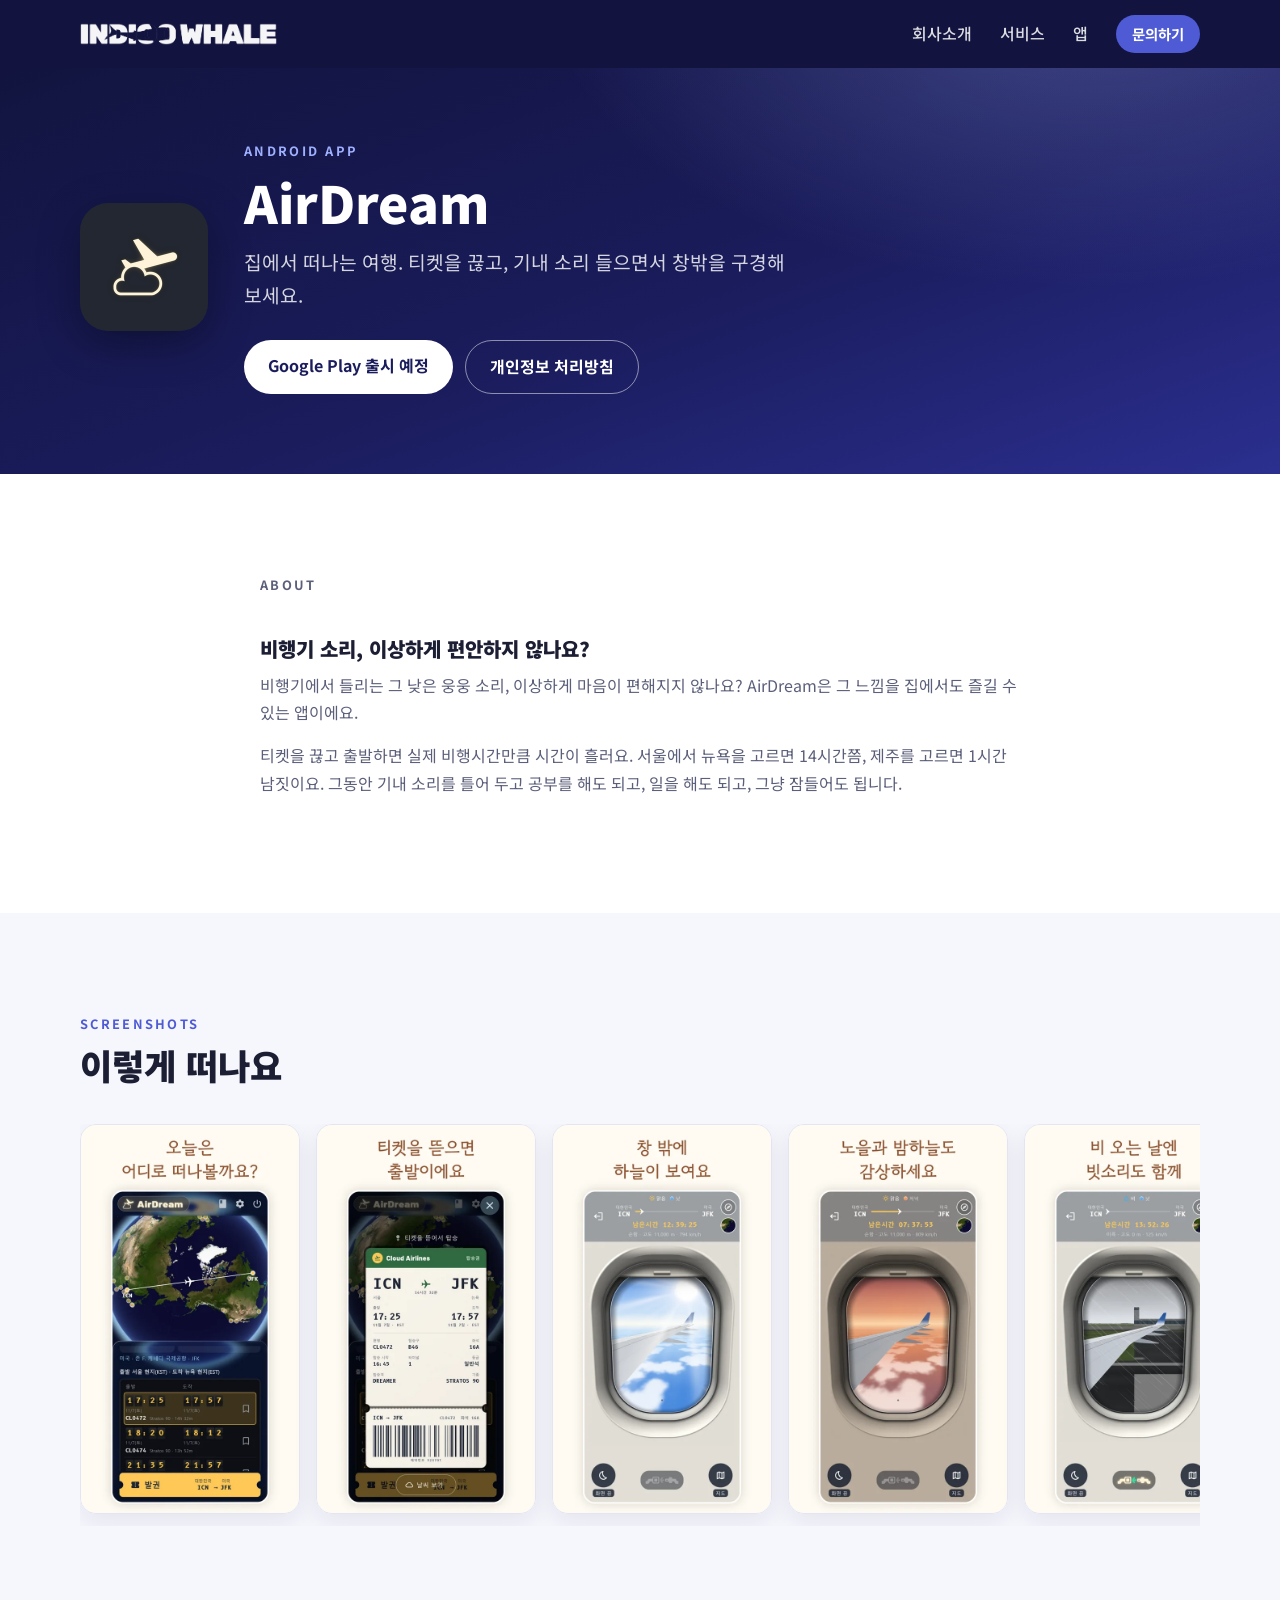
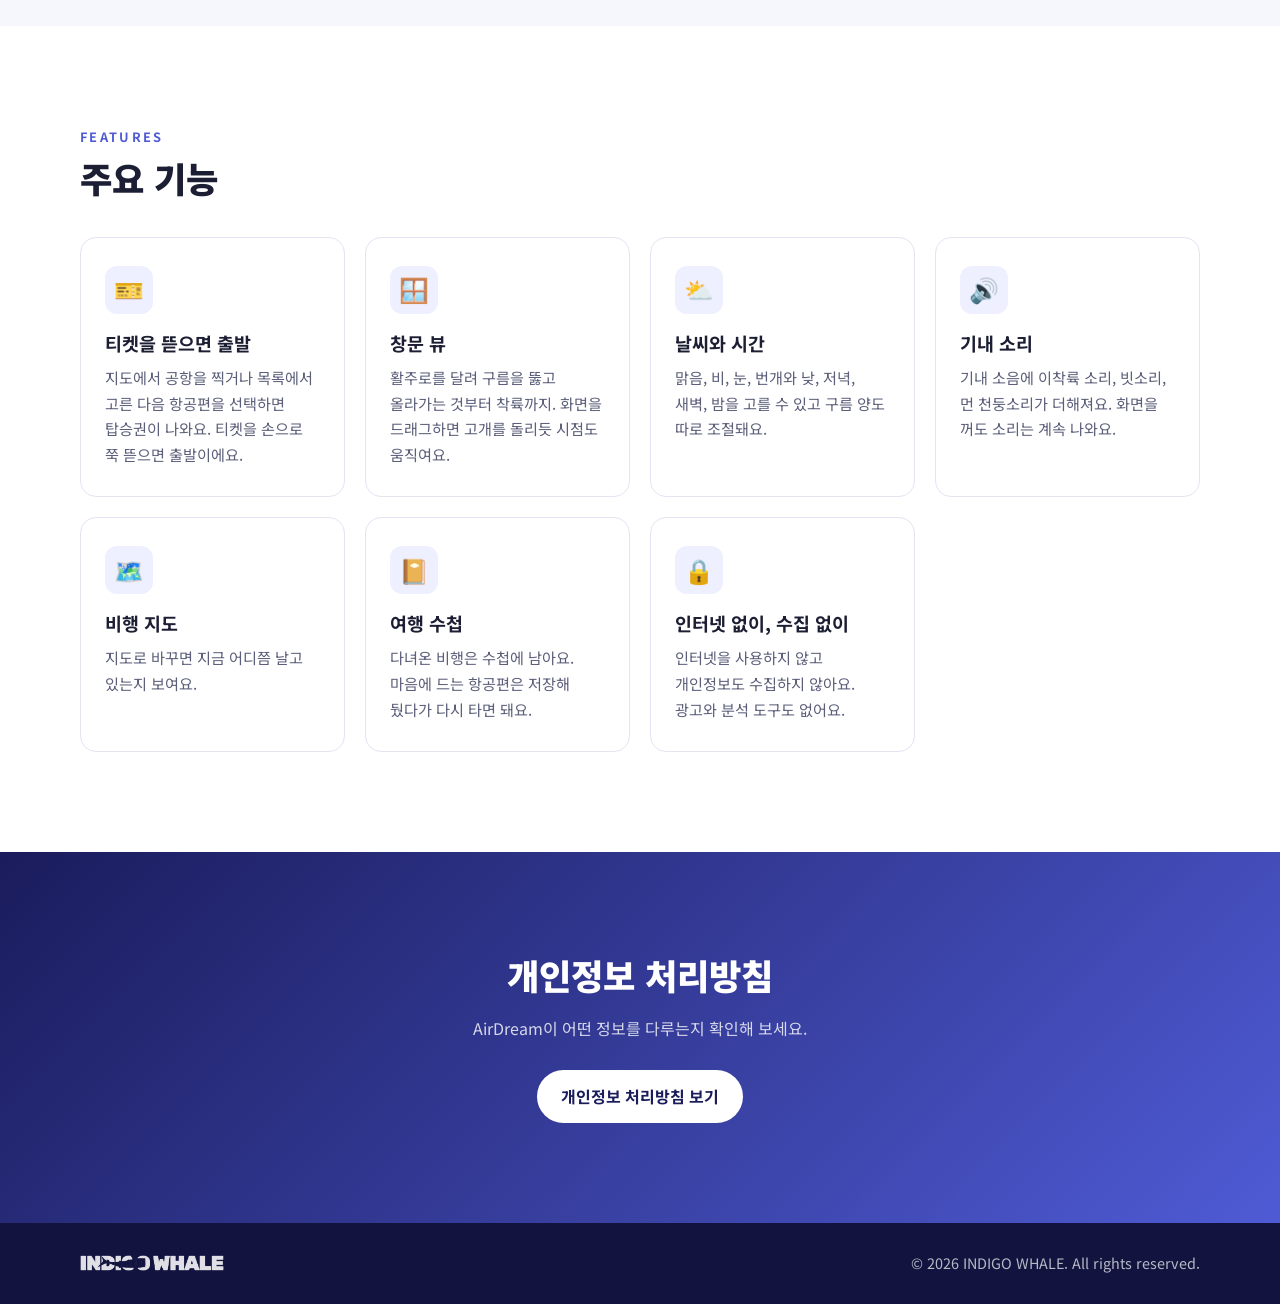
==== apps/airdream/index.html @ 3287d68d "Add AirDream app intro and privacy policy pages - /apps/airdream/: app intro with icon, description," ====
<!doctype html>
<html lang="ko">
<head>
  <meta charset="utf-8">
  <meta name="viewport" content="width=device-width, initial-scale=1">
  <title>AirDream — 집에서 떠나는 여행 | INDIGO WHALE</title>
  <meta name="description" content="집에서 떠나는 여행. 티켓을 끊고, 기내 소리 들으면서 창밖을 구경해 보세요.">
  <meta property="og:title" content="AirDream — 집에서 떠나는 여행">
  <meta property="og:description" content="티켓을 끊고, 기내 소리 들으면서 창밖을 구경해 보세요.">
  <meta property="og:type" content="website">
  <meta property="og:url" content="https://indigowhale88.github.io/apps/airdream/">
  <meta property="og:image" content="https://indigowhale88.github.io/apps/airdream/img/feature.webp">
  <meta name="theme-color" content="#1a1c5c">
  <link rel="icon" type="image/png" href="/apps/airdream/img/icon.png">
  <link rel="preconnect" href="https://fonts.googleapis.com">
  <link rel="preconnect" href="https://fonts.gstatic.com" crossorigin>
  <link href="https://fonts.googleapis.com/css2?family=Noto+Sans+KR:wght@400;500;700;900&display=swap" rel="stylesheet">
  <link rel="stylesheet" href="/assets/css/style.css">
</head>
<body>
  <header class="site-header scrolled solid" id="top">
    <div class="container nav">
      <a href="/" class="brand">
        <img src="/assets/logo/indigowhale_logo_white.png" alt="INDIGO WHALE" width="987" height="110" class="brand-logo">
      </a>
      <button class="nav-toggle" aria-label="메뉴 열기" aria-expanded="false" aria-controls="nav-menu">
        <span></span><span></span><span></span>
      </button>
      <nav id="nav-menu" class="nav-menu">
        <a href="/#about">회사소개</a>
        <a href="/#services">서비스</a>
        <a href="/#apps">앱</a>
        <a href="/#contact" class="btn btn-small">문의하기</a>
      </nav>
    </div>
  </header>

  <main>
    <section class="app-hero">
      <div class="container app-hero-inner">
        <img src="img/icon.png" alt="AirDream 앱 아이콘" width="128" height="128" class="app-icon">
        <div>
          <p class="eyebrow">Android App</p>
          <h1>AirDream</h1>
          <p class="lead">집에서 떠나는 여행. 티켓을 끊고, 기내 소리 들으면서 창밖을 구경해 보세요.</p>
          <div class="hero-actions">
            <span class="btn btn-light btn-static">Google Play 출시 예정</span>
            <a href="privacy/" class="btn btn-ghost">개인정보 처리방침</a>
          </div>
        </div>
      </div>
    </section>

    <section class="section">
      <div class="container prose">
        <p class="eyebrow">About</p>
        <h2>비행기 소리, 이상하게 편안하지 않나요?</h2>
        <p>비행기에서 들리는 그 낮은 웅웅 소리, 이상하게 마음이 편해지지 않나요? AirDream은 그 느낌을 집에서도 즐길 수 있는 앱이에요.</p>
        <p>티켓을 끊고 출발하면 실제 비행시간만큼 시간이 흘러요. 서울에서 뉴욕을 고르면 14시간쯤, 제주를 고르면 1시간 남짓이요. 그동안 기내 소리를 틀어 두고 공부를 해도 되고, 일을 해도 되고, 그냥 잠들어도 됩니다.</p>
      </div>
    </section>

    <section class="section section-alt">
      <div class="container">
        <p class="eyebrow">Screenshots</p>
        <h2>이렇게 떠나요</h2>
        <div class="shots" tabindex="0" aria-label="앱 스크린샷 (가로로 스크롤)">
          <img src="img/1_home.webp" alt="홈: 오늘은 어디로 떠나볼까요?" width="540" height="960" loading="lazy">
          <img src="img/2_ticket.webp" alt="티켓: 티켓을 뜯으면 출발이에요" width="540" height="960" loading="lazy">
          <img src="img/3_window_day.webp" alt="낮 창문 뷰: 창 밖에 하늘이 보여요" width="540" height="960" loading="lazy">
          <img src="img/4_evening.webp" alt="저녁 창문 뷰: 노을과 밤하늘도 감상하세요" width="540" height="960" loading="lazy">
          <img src="img/5_runway_rain.webp" alt="비 오는 활주로: 비 오는 날엔 빗소리도 함께" width="540" height="960" loading="lazy">
          <img src="img/6_map_day.webp" alt="낮 위성지도: 지금 어디쯤 왔을까요?" width="540" height="960" loading="lazy">
          <img src="img/7_map_night.webp" alt="밤 위성지도: 도착까지 편안한 여행" width="540" height="960" loading="lazy">
          <img src="img/8_records.webp" alt="수첩: 다녀온 여행은 수첩에 남아요" width="540" height="960" loading="lazy">
        </div>
      </div>
    </section>

    <section class="section">
      <div class="container">
        <p class="eyebrow">Features</p>
        <h2>주요 기능</h2>
        <div class="cards">
          <article class="card">
            <div class="card-icon" aria-hidden="true">🎫</div>
            <h3>티켓을 뜯으면 출발</h3>
            <p>지도에서 공항을 찍거나 목록에서 고른 다음 항공편을 선택하면 탑승권이 나와요. 티켓을 손으로 쭉 뜯으면 출발이에요.</p>
          </article>
          <article class="card">
            <div class="card-icon" aria-hidden="true">🪟</div>
            <h3>창문 뷰</h3>
            <p>활주로를 달려 구름을 뚫고 올라가는 것부터 착륙까지. 화면을 드래그하면 고개를 돌리듯 시점도 움직여요.</p>
          </article>
          <article class="card">
            <div class="card-icon" aria-hidden="true">⛅</div>
            <h3>날씨와 시간</h3>
            <p>맑음, 비, 눈, 번개와 낮, 저녁, 새벽, 밤을 고를 수 있고 구름 양도 따로 조절돼요.</p>
          </article>
          <article class="card">
            <div class="card-icon" aria-hidden="true">🔊</div>
            <h3>기내 소리</h3>
            <p>기내 소음에 이착륙 소리, 빗소리, 먼 천둥소리가 더해져요. 화면을 꺼도 소리는 계속 나와요.</p>
          </article>
          <article class="card">
            <div class="card-icon" aria-hidden="true">🗺️</div>
            <h3>비행 지도</h3>
            <p>지도로 바꾸면 지금 어디쯤 날고 있는지 보여요.</p>
          </article>
          <article class="card">
            <div class="card-icon" aria-hidden="true">📔</div>
            <h3>여행 수첩</h3>
            <p>다녀온 비행은 수첩에 남아요. 마음에 드는 항공편은 저장해 뒀다가 다시 타면 돼요.</p>
          </article>
          <article class="card">
            <div class="card-icon" aria-hidden="true">🔒</div>
            <h3>인터넷 없이, 수집 없이</h3>
            <p>인터넷을 사용하지 않고 개인정보도 수집하지 않아요. 광고와 분석 도구도 없어요.</p>
          </article>
        </div>
      </div>
    </section>

    <section class="section section-cta">
      <div class="container cta">
        <h2>개인정보 처리방침</h2>
        <p>AirDream이 어떤 정보를 다루는지 확인해 보세요.</p>
        <a href="privacy/" class="btn btn-light">개인정보 처리방침 보기</a>
      </div>
    </section>
  </main>

  <footer class="site-footer">
    <div class="container footer-inner">
      <a href="/" class="brand">
        <img src="/assets/logo/indigowhale_logo_white.png" alt="INDIGO WHALE" width="987" height="110" class="brand-logo brand-logo-small">
      </a>
      <p>&copy; <span id="year">2026</span> INDIGO WHALE. All rights reserved.</p>
    </div>
  </footer>

  <script src="/assets/js/main.js"></script>
</body>
</html>
---- assets/css/style.css ----
:root {
  --indigo-900: #12143f;
  --indigo-800: #1a1c5c;
  --indigo-700: #2b2f8f;
  --indigo-500: #4f5bd5;
  --indigo-300: #9fb0ff;
  --indigo-50: #eef0ff;
  --bg: #ffffff;
  --bg-alt: #f6f7fd;
  --text: #1c1e33;
  --muted: #5b5f7a;
  --border: #e3e5f3;
  --radius: 16px;
  --max: 1120px;
}

*, *::before, *::after { box-sizing: border-box; }
html { scroll-behavior: smooth; scroll-padding-top: 72px; }
body {
  margin: 0;
  font-family: "Noto Sans KR", system-ui, -apple-system, "Segoe UI", sans-serif;
  color: var(--text);
  background: var(--bg);
  line-height: 1.7;
  -webkit-font-smoothing: antialiased;
}
img { max-width: 100%; display: block; }
a { color: inherit; text-decoration: none; }
h1, h2, h3 { line-height: 1.3; margin: 0 0 .5em; word-break: keep-all; }
h2 { font-size: clamp(1.6rem, 3vw, 2.2rem); font-weight: 900; }
h3 { font-size: 1.15rem; }
p { margin: 0 0 1em; word-break: keep-all; }

.container { width: min(100% - 32px, var(--max)); margin-inline: auto; }

/* Buttons */
.btn {
  display: inline-block;
  padding: .8em 1.5em;
  border-radius: 999px;
  background: var(--indigo-500);
  color: #fff;
  font-weight: 700;
  transition: transform .15s, background .15s, box-shadow .15s;
}
.btn:hover { background: var(--indigo-700); transform: translateY(-1px); box-shadow: 0 6px 20px rgba(79, 91, 213, .35); }
.btn-ghost { background: transparent; border: 1.5px solid rgba(255,255,255,.5); }
.btn-ghost:hover { background: rgba(255,255,255,.1); box-shadow: none; }
.btn-light { background: #fff; color: var(--indigo-800); }
.btn-light:hover { background: var(--indigo-50); }
.btn-small { padding: .45em 1.1em; font-size: .9rem; }

/* Header */
.site-header {
  position: fixed; inset: 0 0 auto 0; z-index: 10;
  transition: background .25s, box-shadow .25s;
  color: #fff;
}
.site-header.scrolled {
  background: rgba(18, 20, 63, .9);
  backdrop-filter: blur(10px);
  box-shadow: 0 2px 16px rgba(0,0,0,.15);
}
.nav { display: flex; align-items: center; justify-content: space-between; height: 68px; }
.brand { display: flex; align-items: center; gap: 10px; font-weight: 900; letter-spacing: .08em; }
.brand-logo { height: 22px; width: auto; }
.brand-logo-small { height: 16px; opacity: .9; }
.nav-menu { display: flex; align-items: center; gap: 28px; font-weight: 500; }
.nav-menu a:not(.btn) { opacity: .85; }
.nav-menu a:not(.btn):hover { opacity: 1; }
.nav-toggle { display: none; background: none; border: 0; padding: 8px; cursor: pointer; }
.nav-toggle span { display: block; width: 22px; height: 2px; background: #fff; margin: 5px 0; transition: .2s; }

/* Hero */
.hero {
  position: relative;
  color: #fff;
  background:
    radial-gradient(1200px 600px at 80% -10%, rgba(159,176,255,.35), transparent 60%),
    linear-gradient(160deg, var(--indigo-900), var(--indigo-800) 50%, var(--indigo-700));
  padding: 160px 0 160px;
  overflow: hidden;
}
.hero-inner { position: relative; z-index: 1; max-width: 760px; margin-left: max(16px, calc((100% - var(--max)) / 2)); }
.hero h1 { font-size: clamp(2.1rem, 5.5vw, 3.6rem); font-weight: 900; }
.lead { font-size: clamp(1rem, 2vw, 1.2rem); color: rgba(255,255,255,.82); max-width: 580px; }
.hero-actions { display: flex; flex-wrap: wrap; gap: 12px; margin-top: 28px; }
.eyebrow { text-transform: uppercase; letter-spacing: .18em; font-size: .8rem; font-weight: 700; color: var(--indigo-500); margin-bottom: .6em; }
.hero .eyebrow { color: var(--indigo-300); }
.waves { position: absolute; bottom: -1px; left: 0; width: 100%; height: 90px; }

/* Sections */
.section { padding: 100px 0; }
.section-alt { background: var(--bg-alt); }
.two-col { display: grid; grid-template-columns: 1fr 1.3fr; gap: 48px; }
.two-col p { color: var(--muted); font-size: 1.05rem; }

.stats { list-style: none; padding: 0; margin: 32px 0 0; display: grid; grid-template-columns: repeat(3, 1fr); gap: 16px; }
.stats li { border-left: 3px solid var(--indigo-500); padding-left: 14px; }
.stats strong { display: block; font-size: 1.1rem; }
.stats span { color: var(--muted); font-size: .9rem; }

.cards { display: grid; grid-template-columns: repeat(4, 1fr); gap: 20px; margin-top: 36px; }
.card {
  background: #fff; border: 1px solid var(--border); border-radius: var(--radius);
  padding: 28px 24px; transition: transform .2s, box-shadow .2s;
}
.card:hover { transform: translateY(-4px); box-shadow: 0 12px 32px rgba(43, 47, 143, .1); }
.card p { color: var(--muted); font-size: .95rem; margin: 0; }
.card-icon {
  width: 48px; height: 48px; display: grid; place-items: center;
  font-size: 1.5rem; background: var(--indigo-50); border-radius: 12px; margin-bottom: 18px;
}

.apps { display: grid; grid-template-columns: repeat(2, 1fr); gap: 20px; margin-top: 36px; }
.app {
  display: flex; gap: 20px; align-items: center;
  border: 1px solid var(--border); border-radius: var(--radius); padding: 24px;
}
.app p { color: var(--muted); margin-bottom: .6em; }
.app-thumb {
  flex: none; width: 80px; height: 80px; border-radius: 20px;
  display: grid; place-items: center; font-size: 2.2rem;
  background: linear-gradient(140deg, var(--indigo-700), var(--indigo-500));
}
.tag { display: inline-block; font-size: .8rem; font-weight: 700; color: var(--indigo-700); background: var(--indigo-50); padding: .2em .8em; border-radius: 999px; }

.section-cta { background: linear-gradient(135deg, var(--indigo-800), var(--indigo-500)); color: #fff; text-align: center; }
.cta p { color: rgba(255,255,255,.8); margin-bottom: 28px; }

/* App pages */
.site-header.solid { position: sticky; top: 0; background: var(--indigo-900); }
.btn-static { cursor: default; }
.btn-static:hover { transform: none; box-shadow: none; background: #fff; }
.app-hero {
  color: #fff;
  background:
    radial-gradient(900px 500px at 85% -20%, rgba(159,176,255,.3), transparent 60%),
    linear-gradient(160deg, var(--indigo-900), var(--indigo-800) 55%, var(--indigo-700));
  padding: 72px 0 80px;
}
.app-hero-inner { display: flex; gap: 36px; align-items: center; }
.app-hero h1 { font-size: clamp(2.2rem, 5vw, 3.2rem); font-weight: 900; margin-bottom: .2em; }
.app-hero .eyebrow { color: var(--indigo-300); }
.app-icon { flex: none; width: 128px; height: 128px; border-radius: 28px; box-shadow: 0 12px 40px rgba(0,0,0,.35); }
.prose { max-width: 760px; }
.prose p, .prose li { color: var(--muted); }
.prose h2 { font-size: 1.25rem; margin-top: 2em; }
.prose ul { padding-left: 1.2em; }
.prose hr { border: 0; border-top: 1px solid var(--border); margin: 56px 0; }
.prose strong { color: var(--text); }
.policy h1 { font-size: clamp(1.7rem, 4vw, 2.2rem); font-weight: 900; }
.policy .meta { font-size: .95rem; }
.crumbs { font-size: .9rem; margin-bottom: 2em; }
.crumbs a { color: var(--indigo-500); font-weight: 500; }
.shots {
  display: flex; gap: 16px; overflow-x: auto; margin-top: 36px; padding-bottom: 12px;
  scroll-snap-type: x mandatory;
}
.shots img {
  flex: none; width: 220px; height: auto; border-radius: 16px; scroll-snap-align: start;
  border: 1px solid var(--border); box-shadow: 0 8px 24px rgba(28, 30, 51, .08);
}
.app-link { color: inherit; transition: transform .2s, box-shadow .2s; }
.app-link:hover { transform: translateY(-3px); box-shadow: 0 12px 32px rgba(43, 47, 143, .1); }
.app-thumb img { width: 100%; height: 100%; border-radius: inherit; }
.app-links { display: flex; gap: 14px; flex-wrap: wrap; font-size: .9rem; }
.app-links a { color: var(--indigo-500); font-weight: 700; }

/* Footer */
.site-footer { background: var(--indigo-900); color: rgba(255,255,255,.7); padding: 28px 0; font-size: .9rem; }
.footer-inner { display: flex; justify-content: space-between; align-items: center; flex-wrap: wrap; gap: 12px; }
.footer-inner p { margin: 0; }
.site-footer .brand { color: #fff; }

/* Reveal animation */
.reveal { opacity: 0; transform: translateY(24px); transition: opacity .7s ease, transform .7s ease; }
.reveal.visible { opacity: 1; transform: none; }
@media (prefers-reduced-motion: reduce) {
  html { scroll-behavior: auto; }
  .reveal { opacity: 1; transform: none; transition: none; }
}

/* Responsive */
@media (max-width: 960px) {
  .cards { grid-template-columns: repeat(2, 1fr); }
  .two-col { grid-template-columns: 1fr; gap: 16px; }
}
@media (max-width: 720px) {
  .nav-toggle { display: block; }
  .nav-menu {
    position: absolute; top: 68px; left: 0; right: 0;
    flex-direction: column; align-items: stretch; gap: 0;
    background: var(--indigo-900); padding: 8px 16px 20px;
    display: none;
  }
  .nav-menu.open { display: flex; }
  .nav-menu a:not(.btn) { padding: 14px 4px; border-bottom: 1px solid rgba(255,255,255,.08); }
  .nav-menu .btn { margin-top: 14px; text-align: center; }
  .site-header.menu-open { background: var(--indigo-900); }
  .hero { padding: 130px 0 130px; }
  .section { padding: 72px 0; }
  .cards, .apps { grid-template-columns: 1fr; }
  .stats { grid-template-columns: 1fr; }
  .app-hero-inner { flex-direction: column; align-items: flex-start; gap: 24px; }
  .app-icon { width: 96px; height: 96px; border-radius: 22px; }
  .shots img { width: 180px; }
}
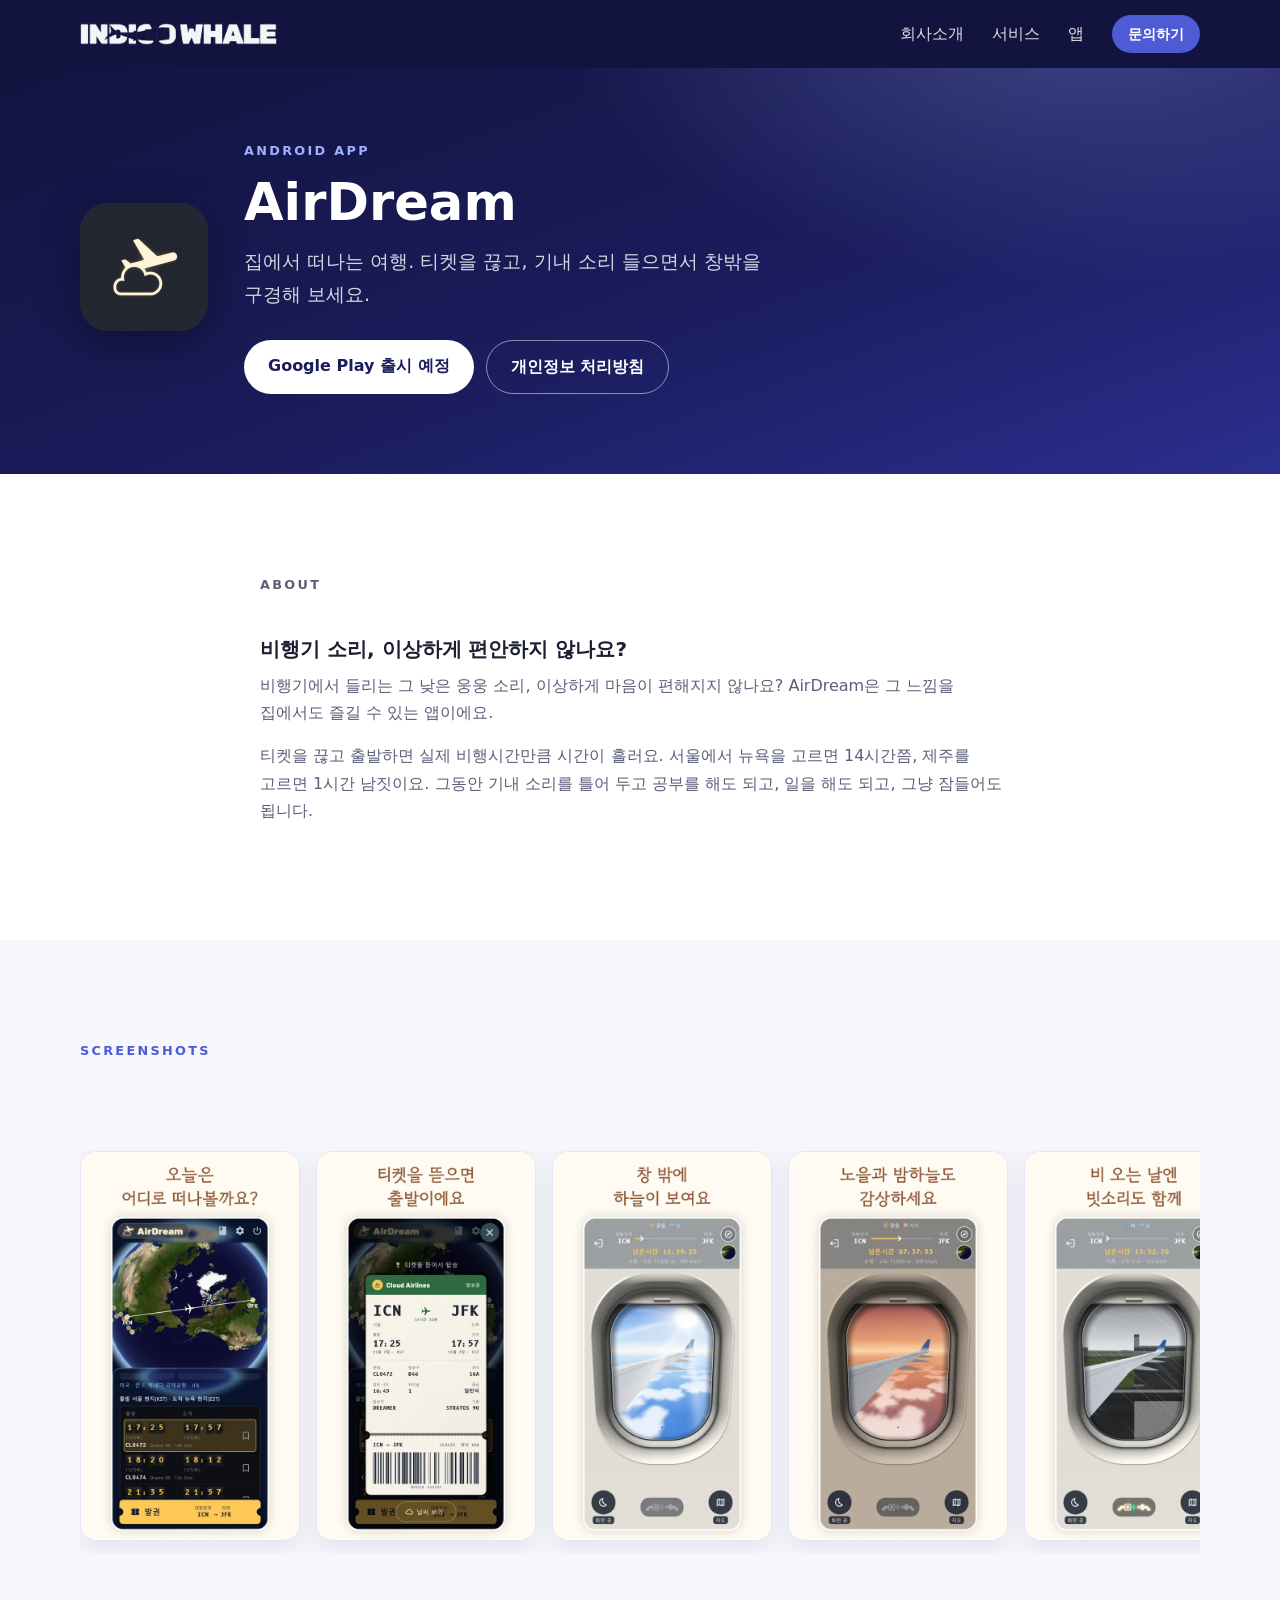
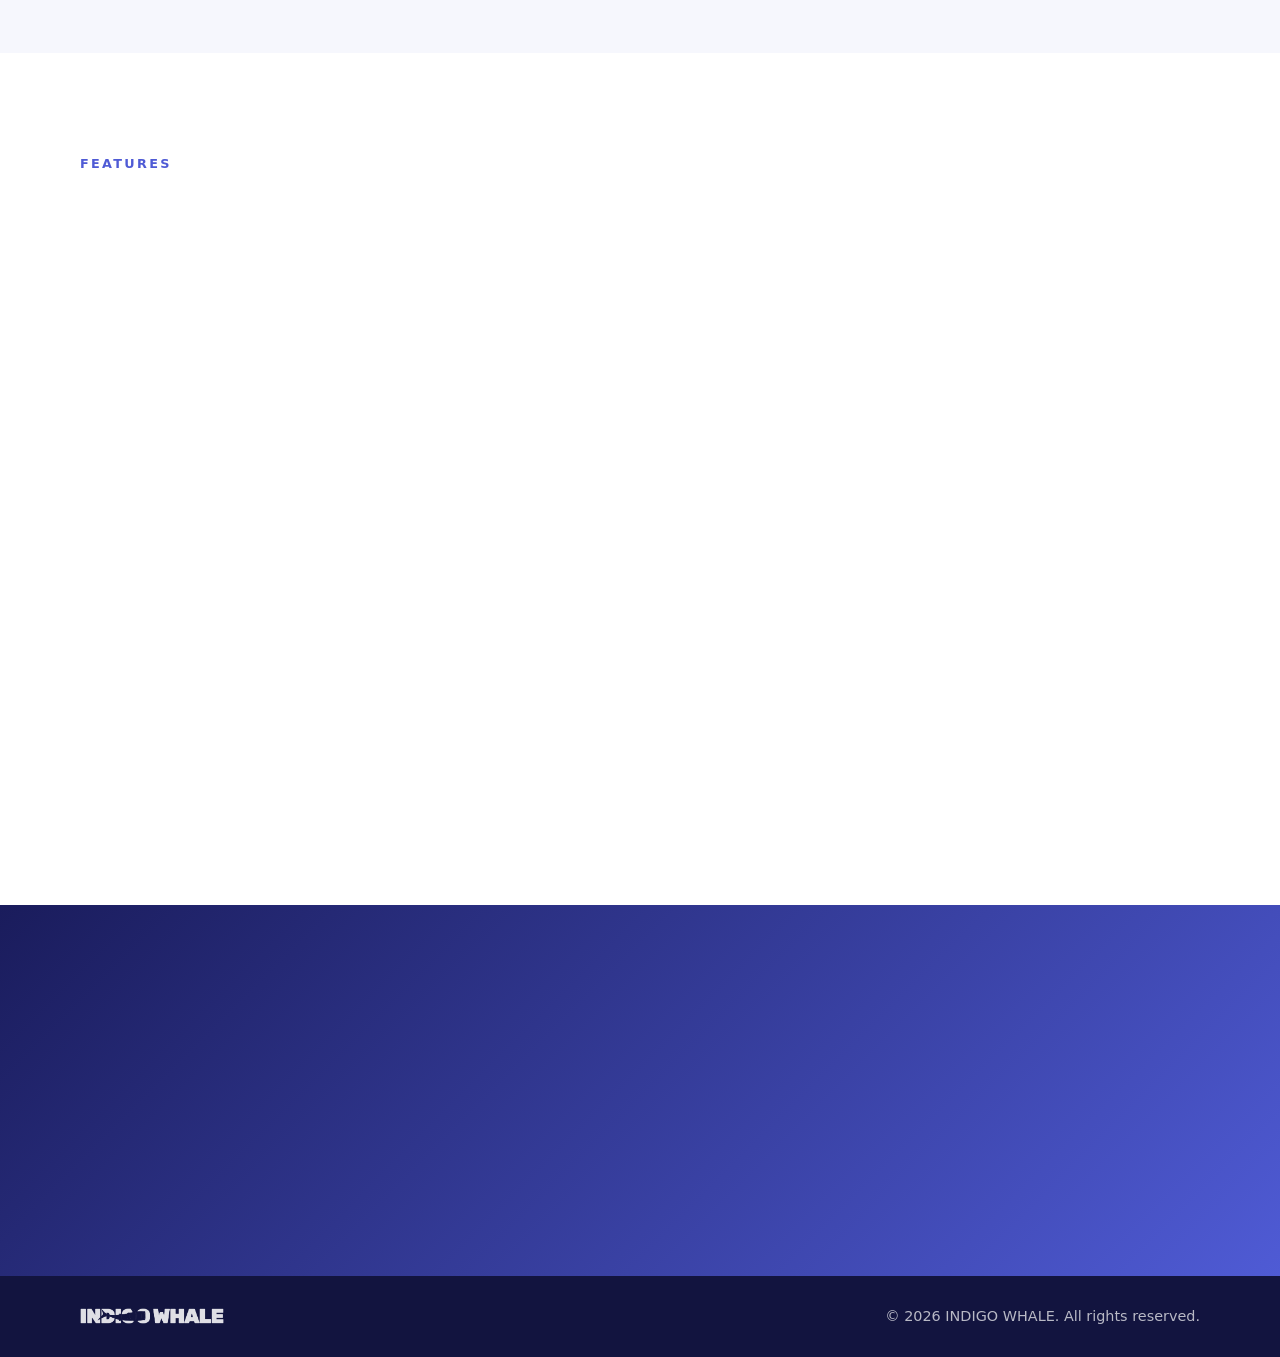
==== commit cb449712: "Harden site security for public hosting - Add a Content-Security-Policy meta tag to all pages: only " ====
--- a/apps/airdream/index.html
+++ b/apps/airdream/index.html
@@ -2,6 +2,8 @@
 <html lang="ko">
 <head>
   <meta charset="utf-8">
+  <meta http-equiv="Content-Security-Policy" content="default-src 'self'; script-src 'self'; style-src 'self' https://fonts.googleapis.com; font-src https://fonts.gstatic.com; img-src 'self' data:; connect-src 'self'; object-src 'none'; base-uri 'self'; form-action 'none'; upgrade-insecure-requests">
+  <meta name="referrer" content="strict-origin-when-cross-origin">
   <meta name="viewport" content="width=device-width, initial-scale=1">
   <title>AirDream — 집에서 떠나는 여행 | INDIGO WHALE</title>
   <meta name="description" content="집에서 떠나는 여행. 티켓을 끊고, 기내 소리 들으면서 창밖을 구경해 보세요.">
--- a/assets/css/style.css
+++ b/assets/css/style.css
@@ -87,6 +87,7 @@
 .hero-actions { display: flex; flex-wrap: wrap; gap: 12px; margin-top: 28px; }
 .eyebrow { text-transform: uppercase; letter-spacing: .18em; font-size: .8rem; font-weight: 700; color: var(--indigo-500); margin-bottom: .6em; }
 .hero .eyebrow { color: var(--indigo-300); }
+.hero-full { min-height: 100vh; display: flex; align-items: center; padding: 80px 0; }
 .waves { position: absolute; bottom: -1px; left: 0; width: 100%; height: 90px; }
 
 /* Sections */
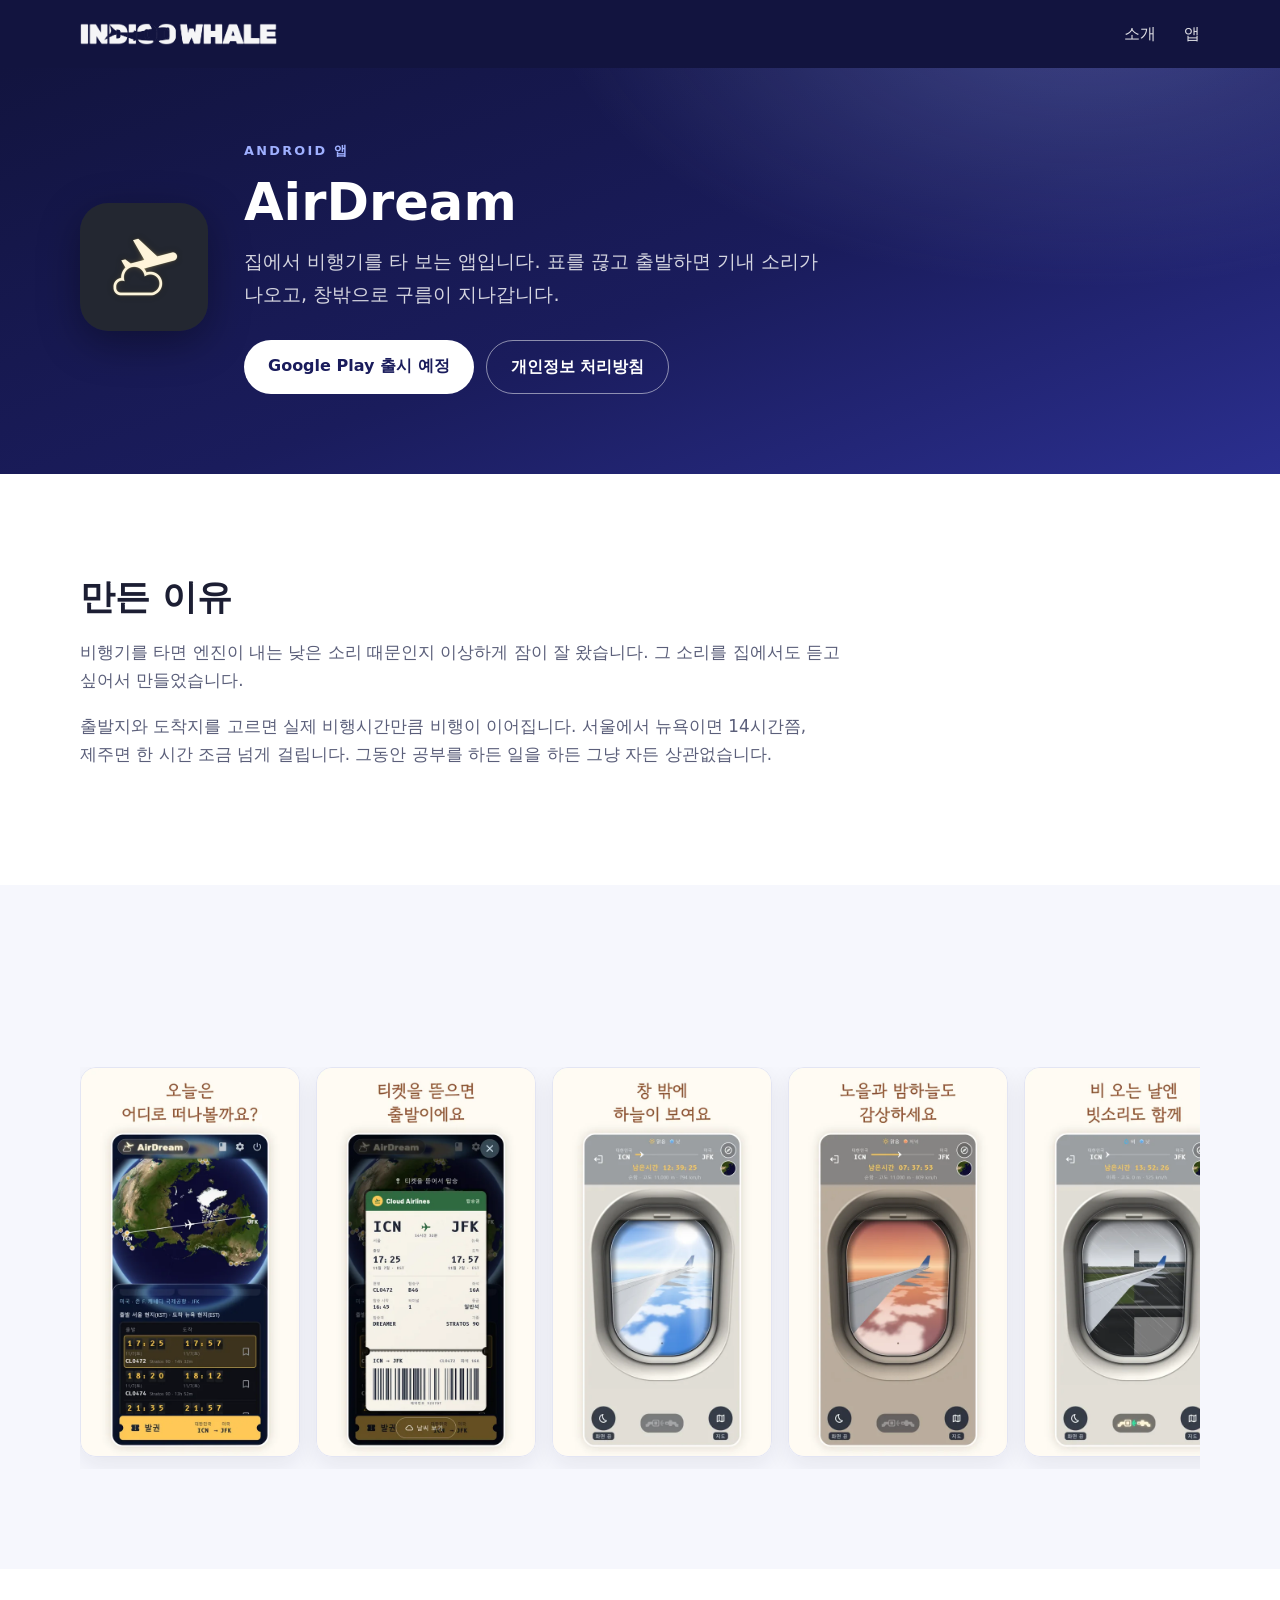
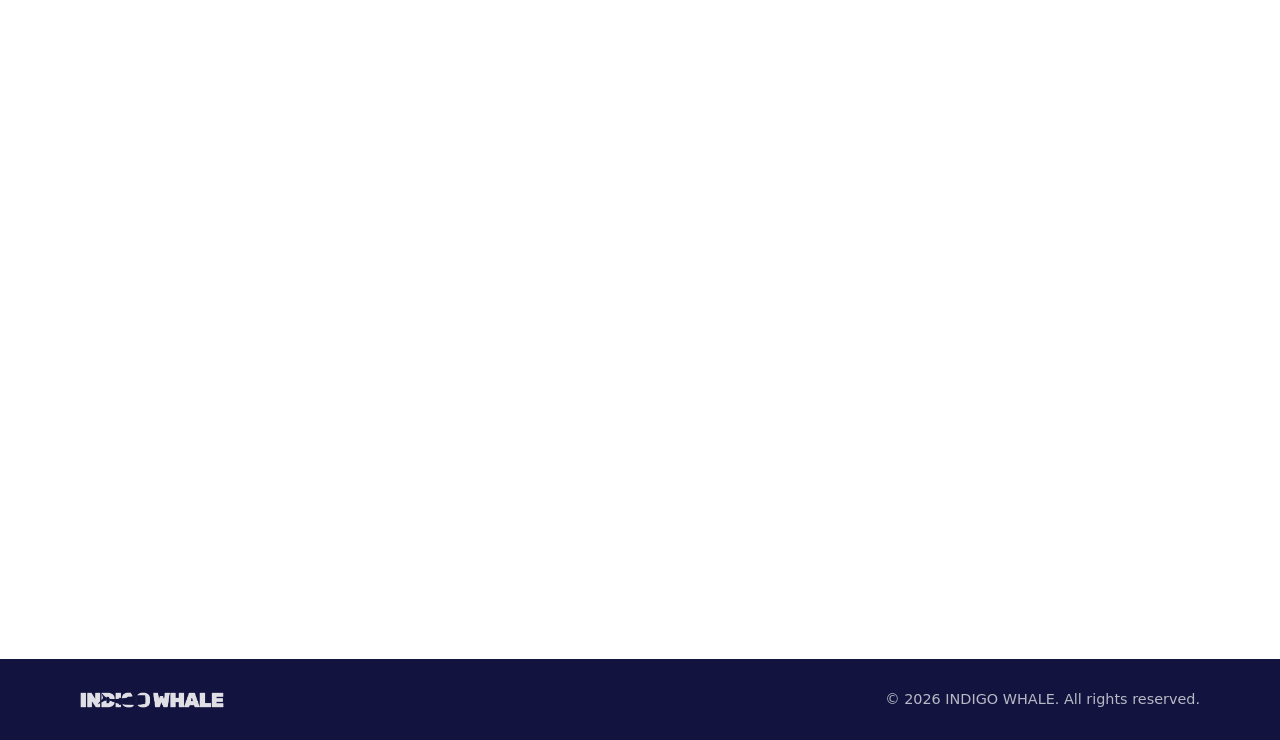
==== commit 60ed5262: "Remove business inquiries and public email; rewrite site copy - Drop the contact section, "문의하기"/"프로" ====
--- a/apps/airdream/index.html
+++ b/apps/airdream/index.html
@@ -5,13 +5,37 @@
   <meta http-equiv="Content-Security-Policy" content="default-src 'self'; script-src 'self'; style-src 'self' https://fonts.googleapis.com; font-src https://fonts.gstatic.com; img-src 'self' data:; connect-src 'self'; object-src 'none'; base-uri 'self'; form-action 'none'; upgrade-insecure-requests">
   <meta name="referrer" content="strict-origin-when-cross-origin">
   <meta name="viewport" content="width=device-width, initial-scale=1">
-  <title>AirDream — 집에서 떠나는 여행 | INDIGO WHALE</title>
-  <meta name="description" content="집에서 떠나는 여행. 티켓을 끊고, 기내 소리 들으면서 창밖을 구경해 보세요.">
-  <meta property="og:title" content="AirDream — 집에서 떠나는 여행">
-  <meta property="og:description" content="티켓을 끊고, 기내 소리 들으면서 창밖을 구경해 보세요.">
+  <title>AirDream 에어드림 | 기내 소리 비행 앱</title>
+  <meta name="description" content="AirDream은 집에서 비행기를 타 보는 Android 앱입니다. 표를 끊으면 실제 비행시간 동안 기내 소리가 나오고 창밖 풍경이 바뀝니다. 공부하거나 잘 때 틀어 두기 좋습니다.">
+  <meta name="robots" content="index, follow">
+  <link rel="canonical" href="https://indigowhale88.github.io/apps/airdream/">
+  <meta property="og:site_name" content="INDIGO WHALE">
+  <meta property="og:locale" content="ko_KR">
+  <meta property="og:title" content="AirDream">
+  <meta property="og:description" content="집에서 비행기를 타 보는 앱. 기내 소리를 들으며 창밖 구름을 구경할 수 있습니다.">
   <meta property="og:type" content="website">
   <meta property="og:url" content="https://indigowhale88.github.io/apps/airdream/">
-  <meta property="og:image" content="https://indigowhale88.github.io/apps/airdream/img/feature.webp">
+  <meta property="og:image" content="https://indigowhale88.github.io/apps/airdream/img/feature.jpg">
+  <meta property="og:image:width" content="1024">
+  <meta property="og:image:height" content="500">
+  <meta property="og:image:alt" content="AirDream 대표 이미지">
+  <meta name="twitter:card" content="summary_large_image">
+  <script type="application/ld+json">
+  {
+    "@context": "https://schema.org",
+    "@type": "MobileApplication",
+    "name": "AirDream",
+    "alternateName": "에어드림",
+    "operatingSystem": "Android",
+    "applicationCategory": "LifestyleApplication",
+    "description": "집에서 비행기를 타 보는 앱. 기내 소리를 들으며 창밖 구름을 구경할 수 있습니다.",
+    "url": "https://indigowhale88.github.io/apps/airdream/",
+    "image": "https://indigowhale88.github.io/apps/airdream/img/icon_512.png",
+    "screenshot": "https://indigowhale88.github.io/apps/airdream/img/feature.jpg",
+    "inLanguage": "ko",
+    "publisher": { "@type": "Organization", "name": "INDIGO WHALE", "url": "https://indigowhale88.github.io/" }
+  }
+  </script>
   <meta name="theme-color" content="#1a1c5c">
   <link rel="icon" type="image/png" href="/apps/airdream/img/icon.png">
   <link rel="preconnect" href="https://fonts.googleapis.com">
@@ -29,10 +53,8 @@
         <span></span><span></span><span></span>
       </button>
       <nav id="nav-menu" class="nav-menu">
-        <a href="/#about">회사소개</a>
-        <a href="/#services">서비스</a>
+        <a href="/#about">소개</a>
         <a href="/#apps">앱</a>
-        <a href="/#contact" class="btn btn-small">문의하기</a>
       </nav>
     </div>
   </header>
@@ -42,9 +64,9 @@
       <div class="container app-hero-inner">
         <img src="img/icon.png" alt="AirDream 앱 아이콘" width="128" height="128" class="app-icon">
         <div>
-          <p class="eyebrow">Android App</p>
+          <p class="eyebrow">Android 앱</p>
           <h1>AirDream</h1>
-          <p class="lead">집에서 떠나는 여행. 티켓을 끊고, 기내 소리 들으면서 창밖을 구경해 보세요.</p>
+          <p class="lead">집에서 비행기를 타 보는 앱입니다. 표를 끊고 출발하면 기내 소리가 나오고, 창밖으로 구름이 지나갑니다.</p>
           <div class="hero-actions">
             <span class="btn btn-light btn-static">Google Play 출시 예정</span>
             <a href="privacy/" class="btn btn-ghost">개인정보 처리방침</a>
@@ -54,80 +76,62 @@
     </section>
 
     <section class="section">
-      <div class="container prose">
-        <p class="eyebrow">About</p>
-        <h2>비행기 소리, 이상하게 편안하지 않나요?</h2>
-        <p>비행기에서 들리는 그 낮은 웅웅 소리, 이상하게 마음이 편해지지 않나요? AirDream은 그 느낌을 집에서도 즐길 수 있는 앱이에요.</p>
-        <p>티켓을 끊고 출발하면 실제 비행시간만큼 시간이 흘러요. 서울에서 뉴욕을 고르면 14시간쯤, 제주를 고르면 1시간 남짓이요. 그동안 기내 소리를 틀어 두고 공부를 해도 되고, 일을 해도 되고, 그냥 잠들어도 됩니다.</p>
+      <div class="container prose prose-left">
+        <h2>만든 이유</h2>
+        <p>비행기를 타면 엔진이 내는 낮은 소리 때문인지 이상하게 잠이 잘 왔습니다. 그 소리를 집에서도 듣고 싶어서 만들었습니다.</p>
+        <p>출발지와 도착지를 고르면 실제 비행시간만큼 비행이 이어집니다. 서울에서 뉴욕이면 14시간쯤, 제주면 한 시간 조금 넘게 걸립니다. 그동안 공부를 하든 일을 하든 그냥 자든 상관없습니다.</p>
       </div>
     </section>
 
     <section class="section section-alt">
       <div class="container">
-        <p class="eyebrow">Screenshots</p>
-        <h2>이렇게 떠나요</h2>
-        <div class="shots" tabindex="0" aria-label="앱 스크린샷 (가로로 스크롤)">
-          <img src="img/1_home.webp" alt="홈: 오늘은 어디로 떠나볼까요?" width="540" height="960" loading="lazy">
-          <img src="img/2_ticket.webp" alt="티켓: 티켓을 뜯으면 출발이에요" width="540" height="960" loading="lazy">
-          <img src="img/3_window_day.webp" alt="낮 창문 뷰: 창 밖에 하늘이 보여요" width="540" height="960" loading="lazy">
-          <img src="img/4_evening.webp" alt="저녁 창문 뷰: 노을과 밤하늘도 감상하세요" width="540" height="960" loading="lazy">
-          <img src="img/5_runway_rain.webp" alt="비 오는 활주로: 비 오는 날엔 빗소리도 함께" width="540" height="960" loading="lazy">
-          <img src="img/6_map_day.webp" alt="낮 위성지도: 지금 어디쯤 왔을까요?" width="540" height="960" loading="lazy">
-          <img src="img/7_map_night.webp" alt="밤 위성지도: 도착까지 편안한 여행" width="540" height="960" loading="lazy">
-          <img src="img/8_records.webp" alt="수첩: 다녀온 여행은 수첩에 남아요" width="540" height="960" loading="lazy">
+        <h2>화면</h2>
+        <div class="shots" tabindex="0" aria-label="앱 화면 (옆으로 넘겨 보기)">
+          <img src="img/1_home.webp" alt="홈 화면" width="540" height="960" loading="lazy">
+          <img src="img/2_ticket.webp" alt="탑승권 화면" width="540" height="960" loading="lazy">
+          <img src="img/3_window_day.webp" alt="낮 창문 화면" width="540" height="960" loading="lazy">
+          <img src="img/4_evening.webp" alt="저녁 창문 화면" width="540" height="960" loading="lazy">
+          <img src="img/5_runway_rain.webp" alt="비 오는 활주로 화면" width="540" height="960" loading="lazy">
+          <img src="img/6_map_day.webp" alt="낮 위성지도 화면" width="540" height="960" loading="lazy">
+          <img src="img/7_map_night.webp" alt="밤 위성지도 화면" width="540" height="960" loading="lazy">
+          <img src="img/8_records.webp" alt="여행 기록 화면" width="540" height="960" loading="lazy">
         </div>
       </div>
     </section>
 
     <section class="section">
       <div class="container">
-        <p class="eyebrow">Features</p>
-        <h2>주요 기능</h2>
+        <h2>할 수 있는 것</h2>
         <div class="cards">
           <article class="card">
-            <div class="card-icon" aria-hidden="true">🎫</div>
-            <h3>티켓을 뜯으면 출발</h3>
-            <p>지도에서 공항을 찍거나 목록에서 고른 다음 항공편을 선택하면 탑승권이 나와요. 티켓을 손으로 쭉 뜯으면 출발이에요.</p>
+            <h3>탑승권</h3>
+            <p>지도나 목록에서 공항을 고르고 항공편을 선택하면 탑승권이 나옵니다. 탑승권을 손으로 뜯으면 출발합니다.</p>
           </article>
           <article class="card">
-            <div class="card-icon" aria-hidden="true">🪟</div>
-            <h3>창문 뷰</h3>
-            <p>활주로를 달려 구름을 뚫고 올라가는 것부터 착륙까지. 화면을 드래그하면 고개를 돌리듯 시점도 움직여요.</p>
+            <h3>창밖 풍경</h3>
+            <p>이륙부터 착륙까지 창밖을 볼 수 있습니다. 화면을 끌면 보는 방향이 바뀝니다.</p>
           </article>
           <article class="card">
-            <div class="card-icon" aria-hidden="true">⛅</div>
-            <h3>날씨와 시간</h3>
-            <p>맑음, 비, 눈, 번개와 낮, 저녁, 새벽, 밤을 고를 수 있고 구름 양도 따로 조절돼요.</p>
+            <h3>날씨와 시간대</h3>
+            <p>맑음, 비, 눈, 뇌우 중에 고르고 낮, 저녁, 새벽, 밤을 정할 수 있습니다. 구름 양도 따로 바꿀 수 있습니다.</p>
           </article>
           <article class="card">
-            <div class="card-icon" aria-hidden="true">🔊</div>
-            <h3>기내 소리</h3>
-            <p>기내 소음에 이착륙 소리, 빗소리, 먼 천둥소리가 더해져요. 화면을 꺼도 소리는 계속 나와요.</p>
+            <h3>소리</h3>
+            <p>엔진 소리에 이착륙 소리, 빗소리, 먼 천둥소리가 섞입니다. 화면을 꺼도 소리는 계속 나옵니다.</p>
           </article>
           <article class="card">
-            <div class="card-icon" aria-hidden="true">🗺️</div>
-            <h3>비행 지도</h3>
-            <p>지도로 바꾸면 지금 어디쯤 날고 있는지 보여요.</p>
+            <h3>지도</h3>
+            <p>지금 어디쯤 날고 있는지 지도에서 볼 수 있습니다.</p>
           </article>
           <article class="card">
-            <div class="card-icon" aria-hidden="true">📔</div>
-            <h3>여행 수첩</h3>
-            <p>다녀온 비행은 수첩에 남아요. 마음에 드는 항공편은 저장해 뒀다가 다시 타면 돼요.</p>
+            <h3>기록</h3>
+            <p>다녀온 비행은 기록으로 남습니다. 자주 타는 항공편은 저장해 두고 다시 탈 수 있습니다.</p>
           </article>
           <article class="card">
-            <div class="card-icon" aria-hidden="true">🔒</div>
-            <h3>인터넷 없이, 수집 없이</h3>
-            <p>인터넷을 사용하지 않고 개인정보도 수집하지 않아요. 광고와 분석 도구도 없어요.</p>
+            <h3>인터넷 없이</h3>
+            <p>인터넷을 쓰지 않고 개인정보도 모으지 않습니다. 광고도 없습니다.</p>
           </article>
         </div>
-      </div>
-    </section>
-
-    <section class="section section-cta">
-      <div class="container cta">
-        <h2>개인정보 처리방침</h2>
-        <p>AirDream이 어떤 정보를 다루는지 확인해 보세요.</p>
-        <a href="privacy/" class="btn btn-light">개인정보 처리방침 보기</a>
       </div>
     </section>
   </main>
--- a/assets/css/style.css
+++ b/assets/css/style.css
@@ -48,7 +48,6 @@
 .btn-ghost:hover { background: rgba(255,255,255,.1); box-shadow: none; }
 .btn-light { background: #fff; color: var(--indigo-800); }
 .btn-light:hover { background: var(--indigo-50); }
-.btn-small { padding: .45em 1.1em; font-size: .9rem; }
 
 /* Header */
 .site-header {
@@ -93,13 +92,7 @@
 /* Sections */
 .section { padding: 100px 0; }
 .section-alt { background: var(--bg-alt); }
-.two-col { display: grid; grid-template-columns: 1fr 1.3fr; gap: 48px; }
-.two-col p { color: var(--muted); font-size: 1.05rem; }
 
-.stats { list-style: none; padding: 0; margin: 32px 0 0; display: grid; grid-template-columns: repeat(3, 1fr); gap: 16px; }
-.stats li { border-left: 3px solid var(--indigo-500); padding-left: 14px; }
-.stats strong { display: block; font-size: 1.1rem; }
-.stats span { color: var(--muted); font-size: .9rem; }
 
 .cards { display: grid; grid-template-columns: repeat(4, 1fr); gap: 20px; margin-top: 36px; }
 .card {
@@ -108,10 +101,6 @@
 }
 .card:hover { transform: translateY(-4px); box-shadow: 0 12px 32px rgba(43, 47, 143, .1); }
 .card p { color: var(--muted); font-size: .95rem; margin: 0; }
-.card-icon {
-  width: 48px; height: 48px; display: grid; place-items: center;
-  font-size: 1.5rem; background: var(--indigo-50); border-radius: 12px; margin-bottom: 18px;
-}
 
 .apps { display: grid; grid-template-columns: repeat(2, 1fr); gap: 20px; margin-top: 36px; }
 .app {
@@ -126,8 +115,6 @@
 }
 .tag { display: inline-block; font-size: .8rem; font-weight: 700; color: var(--indigo-700); background: var(--indigo-50); padding: .2em .8em; border-radius: 999px; }
 
-.section-cta { background: linear-gradient(135deg, var(--indigo-800), var(--indigo-500)); color: #fff; text-align: center; }
-.cta p { color: rgba(255,255,255,.8); margin-bottom: 28px; }
 
 /* App pages */
 .site-header.solid { position: sticky; top: 0; background: var(--indigo-900); }
@@ -145,12 +132,15 @@
 .app-hero .eyebrow { color: var(--indigo-300); }
 .app-icon { flex: none; width: 128px; height: 128px; border-radius: 28px; box-shadow: 0 12px 40px rgba(0,0,0,.35); }
 .prose { max-width: 760px; }
+.prose-left { margin-left: max(16px, calc((100% - var(--max)) / 2)); }
+.prose-left p { font-size: 1.05rem; }
+.prose.prose-left h2 { font-size: clamp(1.6rem, 3vw, 2.2rem); margin-top: 0; }
 .prose p, .prose li { color: var(--muted); }
 .prose h2 { font-size: 1.25rem; margin-top: 2em; }
 .prose ul { padding-left: 1.2em; }
 .prose hr { border: 0; border-top: 1px solid var(--border); margin: 56px 0; }
 .prose strong { color: var(--text); }
-.policy h1 { font-size: clamp(1.7rem, 4vw, 2.2rem); font-weight: 900; }
+.policy h1, .policy .policy-title { font-size: clamp(1.7rem, 4vw, 2.2rem); font-weight: 900; margin-top: 0; color: var(--text); }
 .policy .meta { font-size: .95rem; }
 .crumbs { font-size: .9rem; margin-bottom: 2em; }
 .crumbs a { color: var(--indigo-500); font-weight: 500; }
@@ -185,7 +175,6 @@
 /* Responsive */
 @media (max-width: 960px) {
   .cards { grid-template-columns: repeat(2, 1fr); }
-  .two-col { grid-template-columns: 1fr; gap: 16px; }
 }
 @media (max-width: 720px) {
   .nav-toggle { display: block; }
@@ -202,7 +191,6 @@
   .hero { padding: 130px 0 130px; }
   .section { padding: 72px 0; }
   .cards, .apps { grid-template-columns: 1fr; }
-  .stats { grid-template-columns: 1fr; }
   .app-hero-inner { flex-direction: column; align-items: flex-start; gap: 24px; }
   .app-icon { width: 96px; height: 96px; border-radius: 22px; }
   .shots img { width: 180px; }
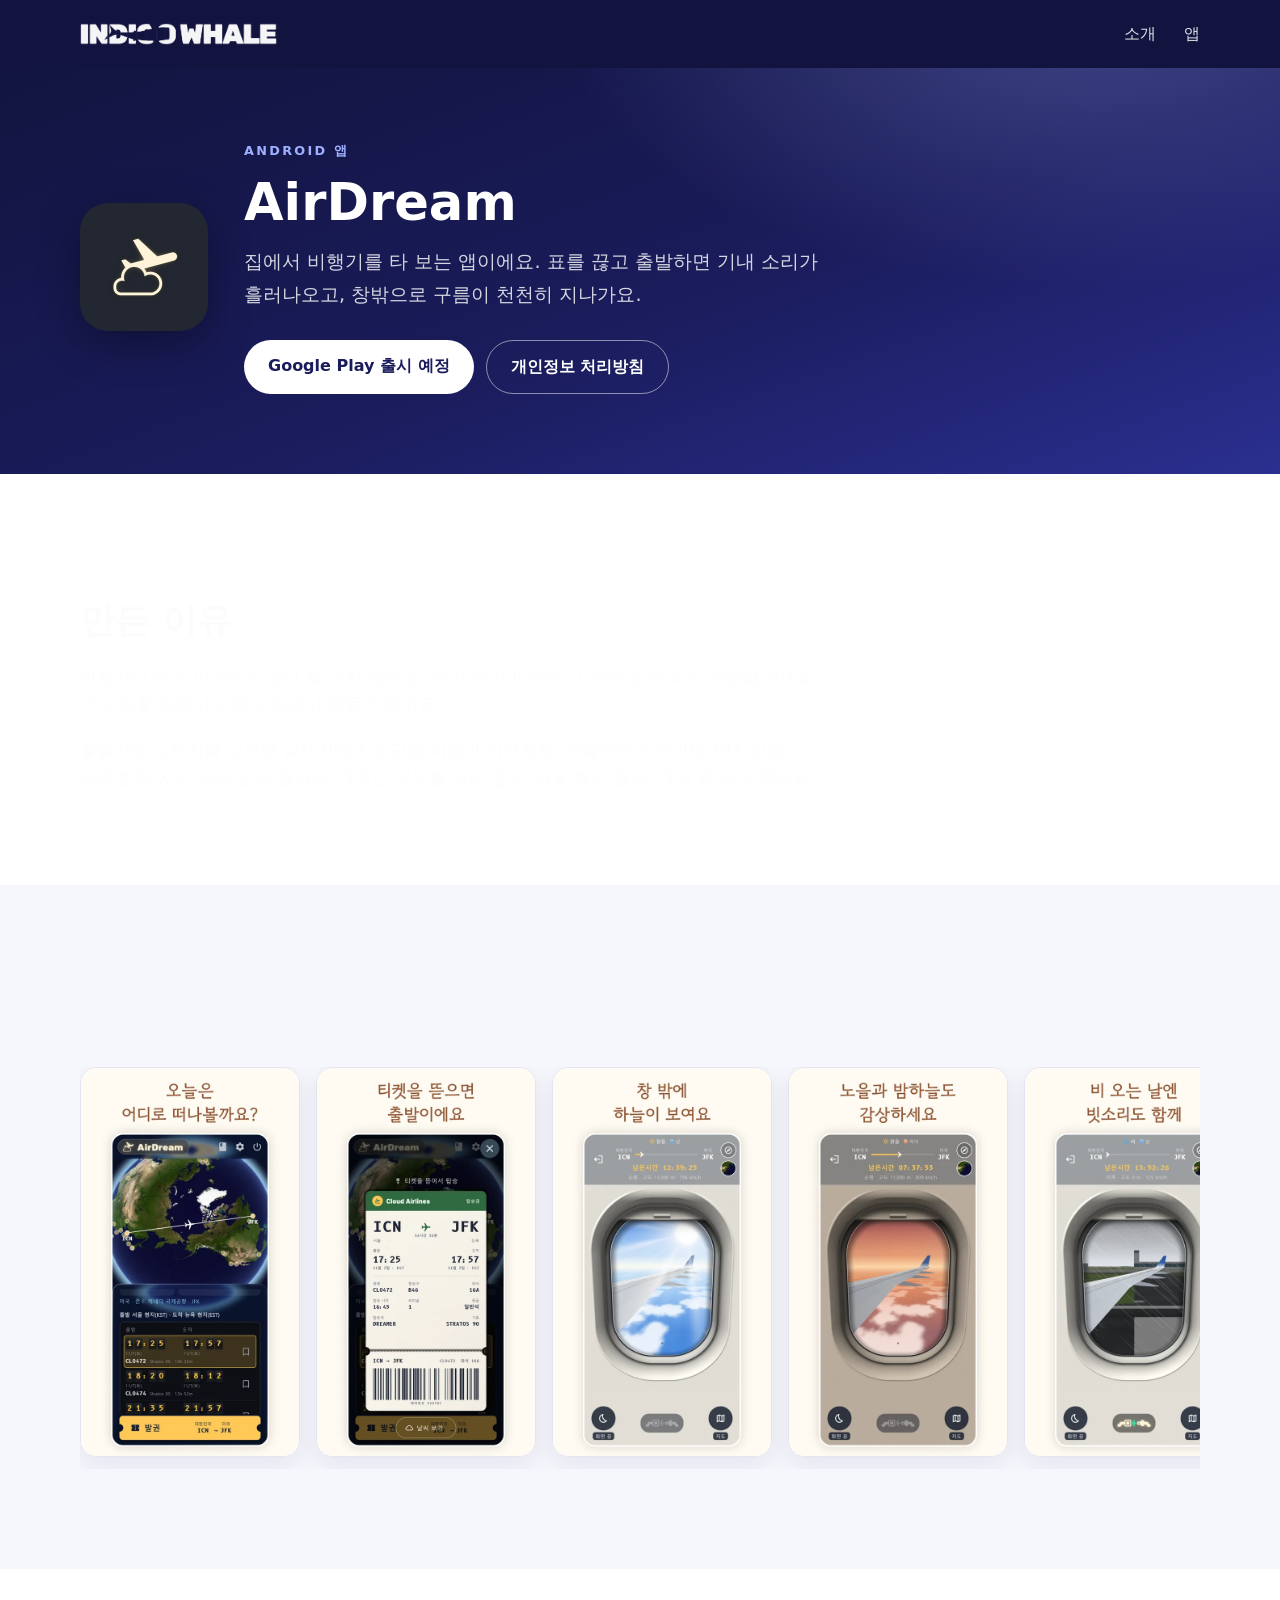
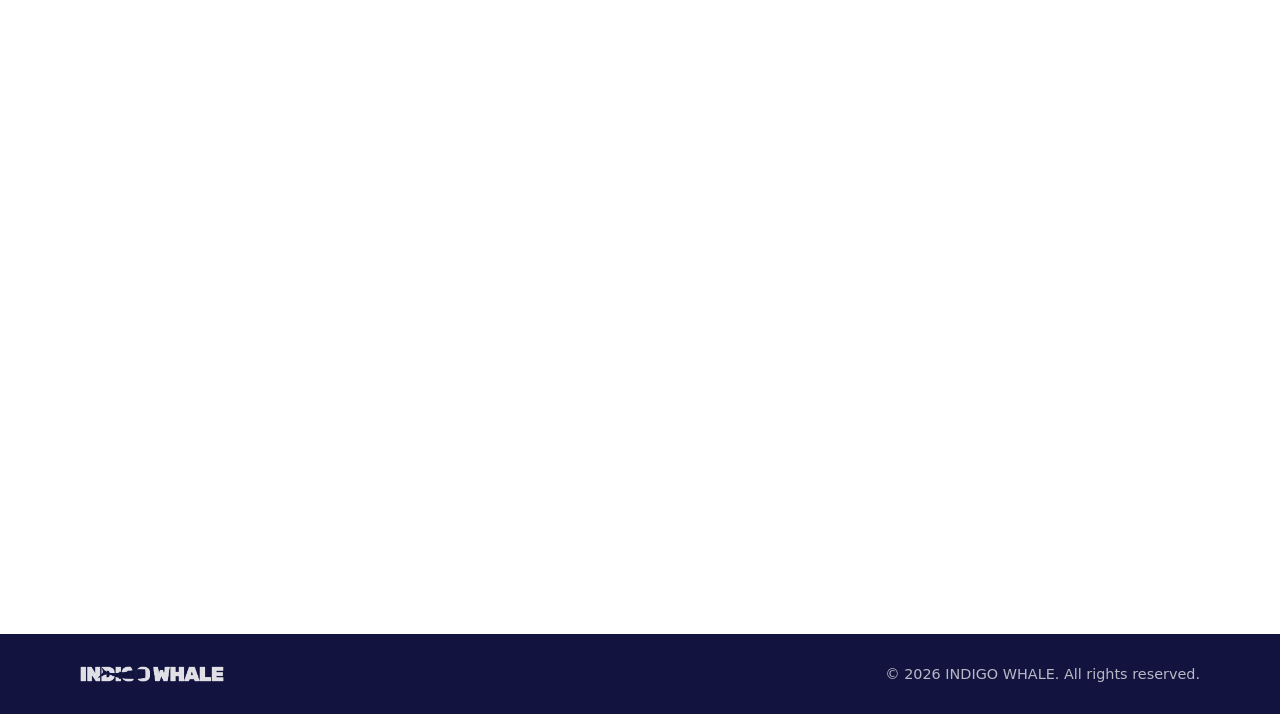
==== commit ad738078: "텍스트 어조 변경" ====
--- a/apps/airdream/index.html
+++ b/apps/airdream/index.html
@@ -6,13 +6,13 @@
   <meta name="referrer" content="strict-origin-when-cross-origin">
   <meta name="viewport" content="width=device-width, initial-scale=1">
   <title>AirDream 에어드림 | 기내 소리 비행 앱</title>
-  <meta name="description" content="AirDream은 집에서 비행기를 타 보는 Android 앱입니다. 표를 끊으면 실제 비행시간 동안 기내 소리가 나오고 창밖 풍경이 바뀝니다. 공부하거나 잘 때 틀어 두기 좋습니다.">
+  <meta name="description" content="AirDream은 집에서 비행기를 타 보는 Android 앱이에요. 표를 끊으면 실제 비행시간 동안 기내 소리가 나오고 창밖 풍경이 바뀌어요. 공부할 때나 잠들기 전에 틀어 두기 좋아요.">
   <meta name="robots" content="index, follow">
   <link rel="canonical" href="https://indigowhale88.github.io/apps/airdream/">
   <meta property="og:site_name" content="INDIGO WHALE">
   <meta property="og:locale" content="ko_KR">
   <meta property="og:title" content="AirDream">
-  <meta property="og:description" content="집에서 비행기를 타 보는 앱. 기내 소리를 들으며 창밖 구름을 구경할 수 있습니다.">
+  <meta property="og:description" content="집에서 비행기를 타 보는 앱. 기내 소리를 들으며 창밖 구름을 구경해 보세요.">
   <meta property="og:type" content="website">
   <meta property="og:url" content="https://indigowhale88.github.io/apps/airdream/">
   <meta property="og:image" content="https://indigowhale88.github.io/apps/airdream/img/feature.jpg">
@@ -28,7 +28,7 @@
     "alternateName": "에어드림",
     "operatingSystem": "Android",
     "applicationCategory": "LifestyleApplication",
-    "description": "집에서 비행기를 타 보는 앱. 기내 소리를 들으며 창밖 구름을 구경할 수 있습니다.",
+    "description": "집에서 비행기를 타 보는 앱. 기내 소리를 들으며 창밖 구름을 구경해 보세요.",
     "url": "https://indigowhale88.github.io/apps/airdream/",
     "image": "https://indigowhale88.github.io/apps/airdream/img/icon_512.png",
     "screenshot": "https://indigowhale88.github.io/apps/airdream/img/feature.jpg",
@@ -66,7 +66,7 @@
         <div>
           <p class="eyebrow">Android 앱</p>
           <h1>AirDream</h1>
-          <p class="lead">집에서 비행기를 타 보는 앱입니다. 표를 끊고 출발하면 기내 소리가 나오고, 창밖으로 구름이 지나갑니다.</p>
+          <p class="lead">집에서 비행기를 타 보는 앱이에요. 표를 끊고 출발하면 기내 소리가 흘러나오고, 창밖으로 구름이 천천히 지나가요.</p>
           <div class="hero-actions">
             <span class="btn btn-light btn-static">Google Play 출시 예정</span>
             <a href="privacy/" class="btn btn-ghost">개인정보 처리방침</a>
@@ -78,8 +78,8 @@
     <section class="section">
       <div class="container prose prose-left">
         <h2>만든 이유</h2>
-        <p>비행기를 타면 엔진이 내는 낮은 소리 때문인지 이상하게 잠이 잘 왔습니다. 그 소리를 집에서도 듣고 싶어서 만들었습니다.</p>
-        <p>출발지와 도착지를 고르면 실제 비행시간만큼 비행이 이어집니다. 서울에서 뉴욕이면 14시간쯤, 제주면 한 시간 조금 넘게 걸립니다. 그동안 공부를 하든 일을 하든 그냥 자든 상관없습니다.</p>
+        <p>비행기만 타면 이상하게 잠이 잘 오지 않나요? 아마 엔진이 내는 그 낮은 웅웅 소리 덕분일 거예요. 그 소리를 집에서도 듣고 싶어서 만들게 됐어요.</p>
+        <p>출발지와 도착지를 고르면 실제 비행시간만큼 비행이 이어져요. 서울에서 뉴욕이면 14시간쯤, 제주면 한 시간 조금 넘게 걸려요. 그동안 공부를 해도 좋고, 일을 해도 좋고, 그냥 푹 자도 좋아요.</p>
       </div>
     </section>
 
@@ -105,31 +105,31 @@
         <div class="cards">
           <article class="card">
             <h3>탑승권</h3>
-            <p>지도나 목록에서 공항을 고르고 항공편을 선택하면 탑승권이 나옵니다. 탑승권을 손으로 뜯으면 출발합니다.</p>
+            <p>지도나 목록에서 공항을 고르고 항공편을 선택하면 탑승권이 나와요. 탑승권을 손으로 쭉 뜯으면 출발이에요.</p>
           </article>
           <article class="card">
             <h3>창밖 풍경</h3>
-            <p>이륙부터 착륙까지 창밖을 볼 수 있습니다. 화면을 끌면 보는 방향이 바뀝니다.</p>
+            <p>이륙부터 착륙까지 창밖을 구경할 수 있어요. 화면을 끌면 고개를 돌리듯 보는 방향이 바뀌어요.</p>
           </article>
           <article class="card">
             <h3>날씨와 시간대</h3>
-            <p>맑음, 비, 눈, 뇌우 중에 고르고 낮, 저녁, 새벽, 밤을 정할 수 있습니다. 구름 양도 따로 바꿀 수 있습니다.</p>
+            <p>맑음, 비, 눈, 뇌우 중에 고르고 낮, 저녁, 새벽, 밤도 정할 수 있어요. 구름 양도 따로 바꿀 수 있고요.</p>
           </article>
           <article class="card">
             <h3>소리</h3>
-            <p>엔진 소리에 이착륙 소리, 빗소리, 먼 천둥소리가 섞입니다. 화면을 꺼도 소리는 계속 나옵니다.</p>
+            <p>엔진 소리에 이착륙 소리, 빗소리, 멀리서 우르릉 하는 천둥소리가 섞여요. 화면을 꺼도 소리는 계속 나와요.</p>
           </article>
           <article class="card">
             <h3>지도</h3>
-            <p>지금 어디쯤 날고 있는지 지도에서 볼 수 있습니다.</p>
+            <p>지금 어디쯤 날고 있는지 지도에서 확인할 수 있어요.</p>
           </article>
           <article class="card">
             <h3>기록</h3>
-            <p>다녀온 비행은 기록으로 남습니다. 자주 타는 항공편은 저장해 두고 다시 탈 수 있습니다.</p>
+            <p>다녀온 비행은 기록으로 남아요. 마음에 드는 항공편은 저장해 뒀다가 다시 타면 돼요.</p>
           </article>
           <article class="card">
             <h3>인터넷 없이</h3>
-            <p>인터넷을 쓰지 않고 개인정보도 모으지 않습니다. 광고도 없습니다.</p>
+            <p>인터넷을 쓰지 않고 개인정보도 모으지 않아요. 광고도 없으니 마음 편히 쓰세요.</p>
           </article>
         </div>
       </div>
